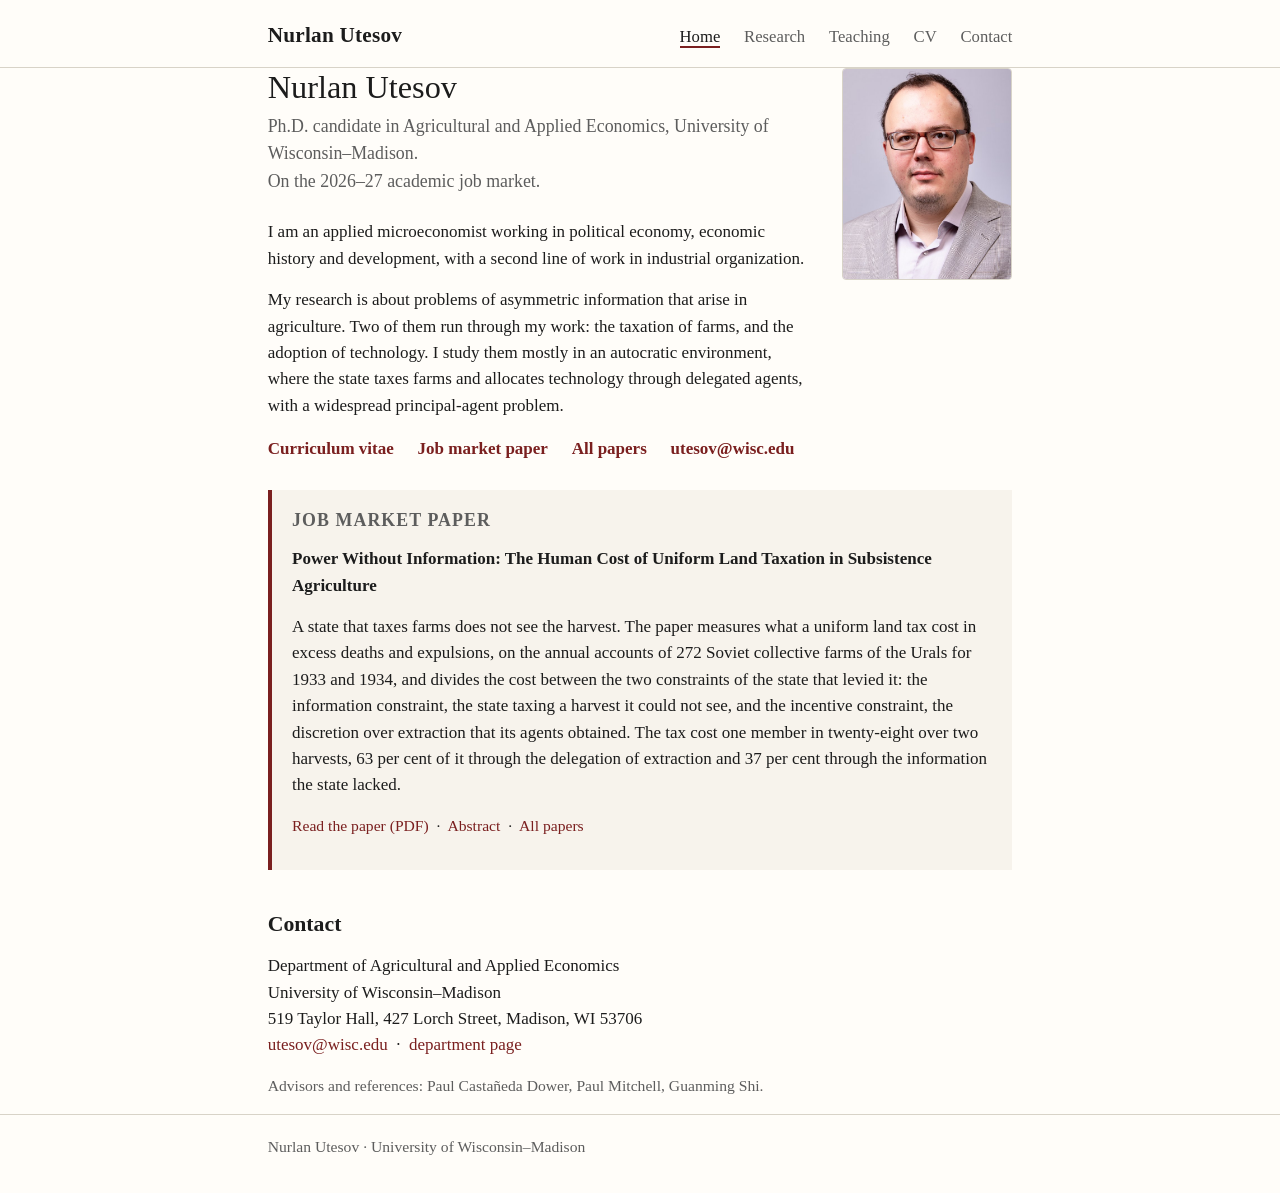
==== index.html @ 465a5e3e "Personal site: home, research, teaching, papers Co-Authored-By: Claude Fable 5.1 <noreply@anthropic." ====
<!DOCTYPE html>
<html lang="en">
<head>
<meta charset="utf-8">
<meta name="viewport" content="width=device-width, initial-scale=1">
<title>Nurlan Utesov</title>
<meta name="description" content="Nurlan Utesov, Ph.D. candidate in Agricultural and Applied Economics at the University of Wisconsin–Madison. Political economy, economic history, development; taxation and technology under autocracy.">
<link rel="stylesheet" href="style.css">
</head>
<body>

<header class="site">
  <div class="wrap">
    <a class="name" href="index.html">Nurlan Utesov</a>
    <nav>
      <a class="current" href="index.html">Home</a>
      <a href="research.html">Research</a>
      <a href="teaching.html">Teaching</a>
      <a href="cv/cv_utesov.pdf">CV</a>
      <a href="#contact">Contact</a>
    </nav>
  </div>
</header>

<main class="wrap">

  <div class="hero">
    <div class="text">
      <h1>Nurlan Utesov</h1>
      <p class="lede">Ph.D. candidate in Agricultural and Applied Economics, University of Wisconsin–Madison.<br>
      On the 2026–27 academic job market.</p>

      <p>I am an applied microeconomist working in political economy, economic history and development, with a second line of work in industrial organization.</p>

      <p>My research is about problems of asymmetric information that arise in agriculture. Two of them run through my work: the taxation of farms, and the adoption of technology. I study them mostly in an autocratic environment, where the state taxes farms and allocates technology through delegated agents, with a widespread principal-agent problem.</p>

      <ul class="links">
        <li><a href="cv/cv_utesov.pdf">Curriculum vitae</a></li>
        <li><a href="papers/Utesov_Power_Without_Information.pdf">Job market paper</a></li>
        <li><a href="research.html">All papers</a></li>
        <li><a href="mailto:utesov@wisc.edu">utesov@wisc.edu</a></li>
      </ul>
    </div>
    <img src="photo.jpg" alt="Nurlan Utesov">
  </div>

  <div class="box">
    <h2>Job market paper</h2>
    <p><strong>Power Without Information: The Human Cost of Uniform Land Taxation in Subsistence Agriculture</strong></p>
    <p>A state that taxes farms does not see the harvest. The paper measures what a uniform land tax cost in excess deaths and expulsions, on the annual accounts of 272 Soviet collective farms of the Urals for 1933 and 1934, and divides the cost between the two constraints of the state that levied it: the information constraint, the state taxing a harvest it could not see, and the incentive constraint, the discretion over extraction that its agents obtained. The tax cost one member in twenty-eight over two harvests, 63 per cent of it through the delegation of extraction and 37 per cent through the information the state lacked.</p>
    <p class="small"><a href="papers/Utesov_Power_Without_Information.pdf">Read the paper (PDF)</a> &nbsp;·&nbsp; <a href="research.html#jmp-abs">Abstract</a> &nbsp;·&nbsp; <a href="research.html">All papers</a></p>
  </div>

  <h2 id="contact">Contact</h2>
  <p>
    Department of Agricultural and Applied Economics<br>
    University of Wisconsin–Madison<br>
    519 Taylor Hall, 427 Lorch Street, Madison, WI 53706<br>
    <a href="mailto:utesov@wisc.edu">utesov@wisc.edu</a> &nbsp;·&nbsp; <a href="https://aae.wisc.edu/grad-students/utesov/">department page</a>
  </p>
  <p class="small muted">Advisors and references: Paul Castañeda Dower, Paul Mitchell, Guanming Shi.</p>

</main>

<footer class="site">
  <div class="wrap">Nurlan Utesov · University of Wisconsin–Madison</div>
</footer>

</body>
</html>
---- style.css ----
/* Nurlan Utesov — personal site. Plain CSS, no dependencies. */
:root {
  --bg: #fffdf9;
  --fg: #1c1c1c;
  --muted: #5d5d5d;
  --rule: #d8d3c8;
  --accent: #7a1f1f;      /* deep red, close to the Wisconsin mark */
  --accent-soft: #f3e9e6;
  --box: #f7f3ec;
  --maxw: 46rem;
}
@media (prefers-color-scheme: dark) {
  :root {
    --bg: #15161a;
    --fg: #e8e6e1;
    --muted: #a9a7a0;
    --rule: #34363c;
    --accent: #e08a8a;
    --accent-soft: #2a1f1f;
    --box: #1d1f24;
  }
}
* { box-sizing: border-box; }
html { font-size: 17px; }
body {
  margin: 0;
  background: var(--bg);
  color: var(--fg);
  font-family: Georgia, "Times New Roman", Times, serif;
  line-height: 1.55;
}
a { color: var(--accent); text-decoration: none; }
a:hover { text-decoration: underline; }
.wrap { max-width: var(--maxw); margin: 0 auto; padding: 0 1.1rem; }

/* header and navigation */
header.site {
  border-bottom: 1px solid var(--rule);
  padding: 1.1rem 0 0.9rem;
}
header.site .wrap { display: flex; align-items: baseline; justify-content: space-between; flex-wrap: wrap; gap: 0.6rem 1.5rem; }
header.site .name { font-size: 1.25rem; font-weight: bold; letter-spacing: 0.01em; color: var(--fg); }
nav a { margin-left: 1.15rem; color: var(--muted); font-size: 0.98rem; }
nav a:first-child { margin-left: 0; }
nav a.current { color: var(--fg); border-bottom: 2px solid var(--accent); }

main { padding: 2rem 0 3rem; }
h1 { font-size: 1.9rem; font-weight: normal; margin: 0 0 0.35rem; line-height: 1.2; }
h2 { font-size: 1.28rem; font-weight: bold; margin: 2.2rem 0 0.7rem; }
h2:first-child { margin-top: 0; }
h3 { font-size: 1.06rem; font-weight: bold; margin: 1.4rem 0 0.3rem; }
p { margin: 0 0 0.9rem; }
.lede { color: var(--muted); font-size: 1.05rem; margin-bottom: 1.4rem; }
.muted { color: var(--muted); }
.small { font-size: 0.92rem; }

/* home layout */
.hero { display: flex; gap: 2rem; align-items: flex-start; }
.hero .text { flex: 1 1 auto; }
.hero img { width: 170px; height: auto; border-radius: 4px; flex: 0 0 auto; border: 1px solid var(--rule); }
@media (max-width: 560px) {
  .hero { flex-direction: column-reverse; }
  .hero img { width: 140px; }
}
.links { list-style: none; padding: 0; margin: 1rem 0 0; display: flex; flex-wrap: wrap; gap: 0.5rem 1.4rem; }
.links li a { font-weight: bold; }

/* boxes and paper entries */
.box {
  background: var(--box);
  border-left: 4px solid var(--accent);
  padding: 1rem 1.2rem;
  margin: 1.6rem 0;
}
.box h2 { margin-top: 0; font-size: 1.05rem; text-transform: uppercase; letter-spacing: 0.06em; color: var(--muted); }
.paper { padding: 1.1rem 0; border-bottom: 1px solid var(--rule); }
.paper:last-of-type { border-bottom: none; }
.paper .title { font-weight: bold; font-size: 1.08rem; margin-bottom: 0.15rem; }
.paper .meta { color: var(--muted); font-size: 0.94rem; margin-bottom: 0.5rem; }
.paper .meta a { margin-right: 1rem; font-weight: bold; }
.paper .meta span { margin-right: 1rem; }
.abstract { display: none; margin-top: 0.4rem; }
.abstract.open, .abstract:target { display: block; }
.abstract p { margin: 0.4rem 0 0.2rem; }

footer.site {
  border-top: 1px solid var(--rule);
  padding: 1.2rem 0 2rem;
  color: var(--muted);
  font-size: 0.92rem;
}
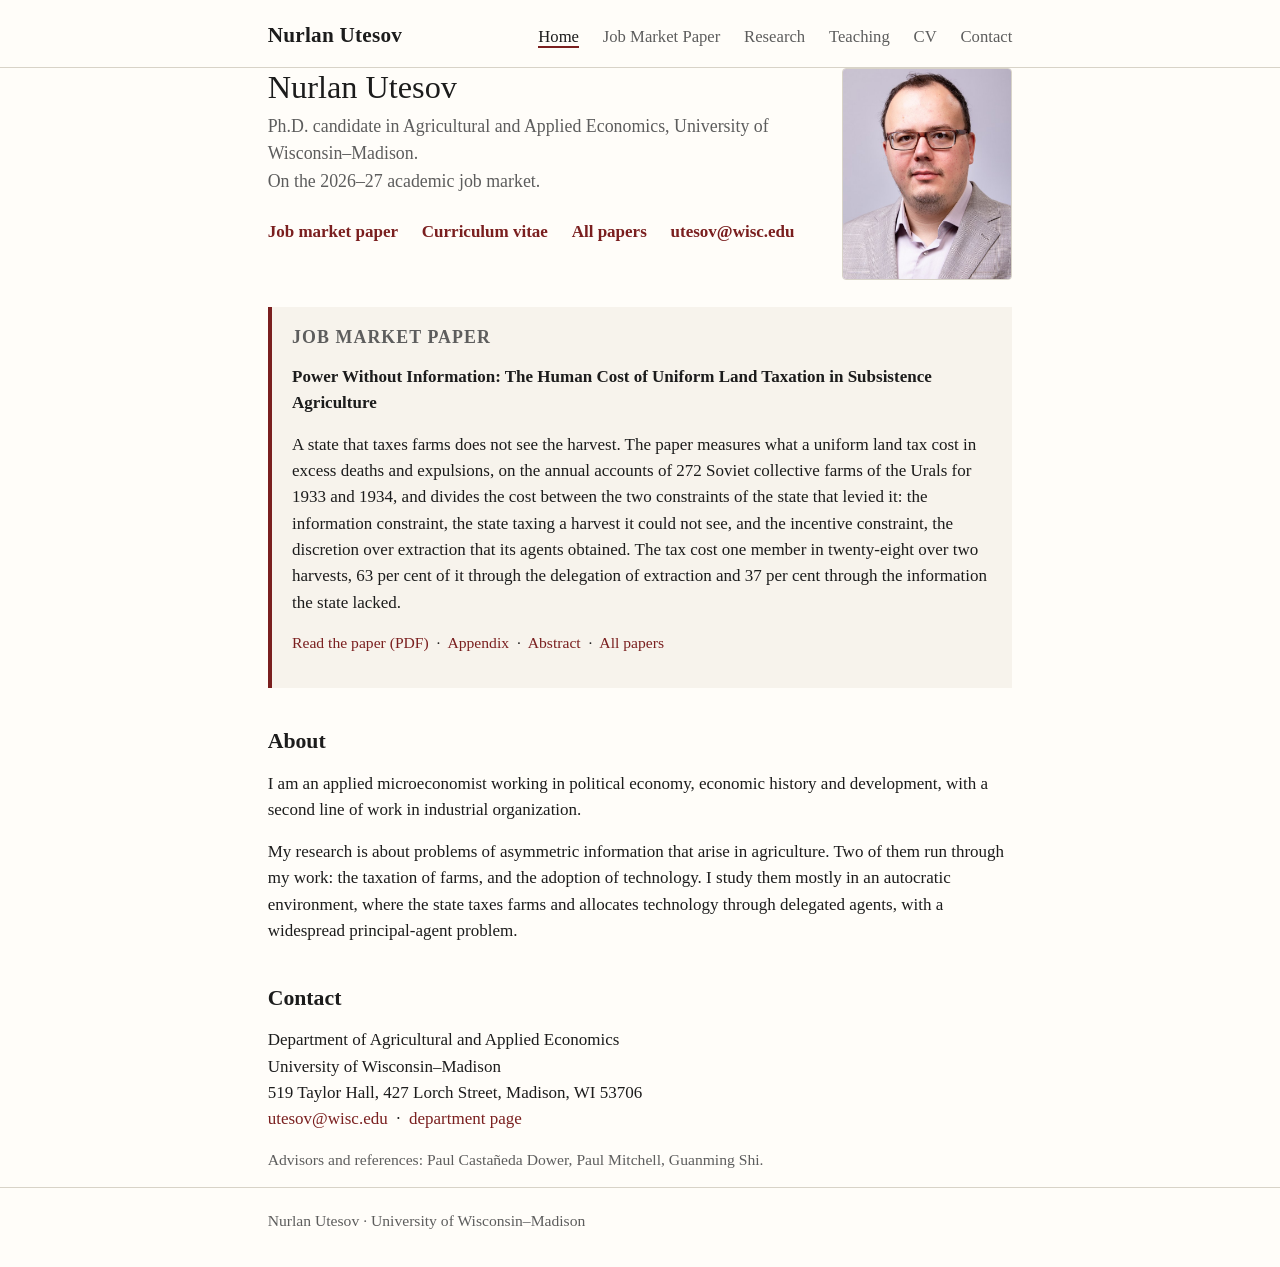
==== commit 142f421e: "Home: job market paper first, JMP in the navigation; CV (replica until the Overleaf compile) Co-Auth" ====
--- a/index.html
+++ b/index.html
@@ -14,6 +14,7 @@
     <a class="name" href="index.html">Nurlan Utesov</a>
     <nav>
       <a class="current" href="index.html">Home</a>
+      <a href="index.html#jmp">Job Market Paper</a>
       <a href="research.html">Research</a>
       <a href="teaching.html">Teaching</a>
       <a href="cv/cv_utesov.pdf">CV</a>
@@ -30,13 +31,9 @@
       <p class="lede">Ph.D. candidate in Agricultural and Applied Economics, University of Wisconsin–Madison.<br>
       On the 2026–27 academic job market.</p>
 
-      <p>I am an applied microeconomist working in political economy, economic history and development, with a second line of work in industrial organization.</p>
-
-      <p>My research is about problems of asymmetric information that arise in agriculture. Two of them run through my work: the taxation of farms, and the adoption of technology. I study them mostly in an autocratic environment, where the state taxes farms and allocates technology through delegated agents, with a widespread principal-agent problem.</p>
-
       <ul class="links">
+        <li><a href="papers/Utesov_Power_Without_Information.pdf">Job market paper</a></li>
         <li><a href="cv/cv_utesov.pdf">Curriculum vitae</a></li>
-        <li><a href="papers/Utesov_Power_Without_Information.pdf">Job market paper</a></li>
         <li><a href="research.html">All papers</a></li>
         <li><a href="mailto:utesov@wisc.edu">utesov@wisc.edu</a></li>
       </ul>
@@ -44,12 +41,17 @@
     <img src="photo.jpg" alt="Nurlan Utesov">
   </div>
 
-  <div class="box">
+  <div class="box" id="jmp">
     <h2>Job market paper</h2>
     <p><strong>Power Without Information: The Human Cost of Uniform Land Taxation in Subsistence Agriculture</strong></p>
     <p>A state that taxes farms does not see the harvest. The paper measures what a uniform land tax cost in excess deaths and expulsions, on the annual accounts of 272 Soviet collective farms of the Urals for 1933 and 1934, and divides the cost between the two constraints of the state that levied it: the information constraint, the state taxing a harvest it could not see, and the incentive constraint, the discretion over extraction that its agents obtained. The tax cost one member in twenty-eight over two harvests, 63 per cent of it through the delegation of extraction and 37 per cent through the information the state lacked.</p>
-    <p class="small"><a href="papers/Utesov_Power_Without_Information.pdf">Read the paper (PDF)</a> &nbsp;·&nbsp; <a href="research.html#jmp-abs">Abstract</a> &nbsp;·&nbsp; <a href="research.html">All papers</a></p>
+    <p class="small"><a href="papers/Utesov_Power_Without_Information.pdf">Read the paper (PDF)</a> &nbsp;·&nbsp; <a href="papers/Utesov_Power_Without_Information.pdf#page=56">Appendix</a> &nbsp;·&nbsp; <a href="research.html#jmp-abs">Abstract</a> &nbsp;·&nbsp; <a href="research.html">All papers</a></p>
   </div>
+
+  <h2>About</h2>
+  <p>I am an applied microeconomist working in political economy, economic history and development, with a second line of work in industrial organization.</p>
+
+  <p>My research is about problems of asymmetric information that arise in agriculture. Two of them run through my work: the taxation of farms, and the adoption of technology. I study them mostly in an autocratic environment, where the state taxes farms and allocates technology through delegated agents, with a widespread principal-agent problem.</p>
 
   <h2 id="contact">Contact</h2>
   <p>
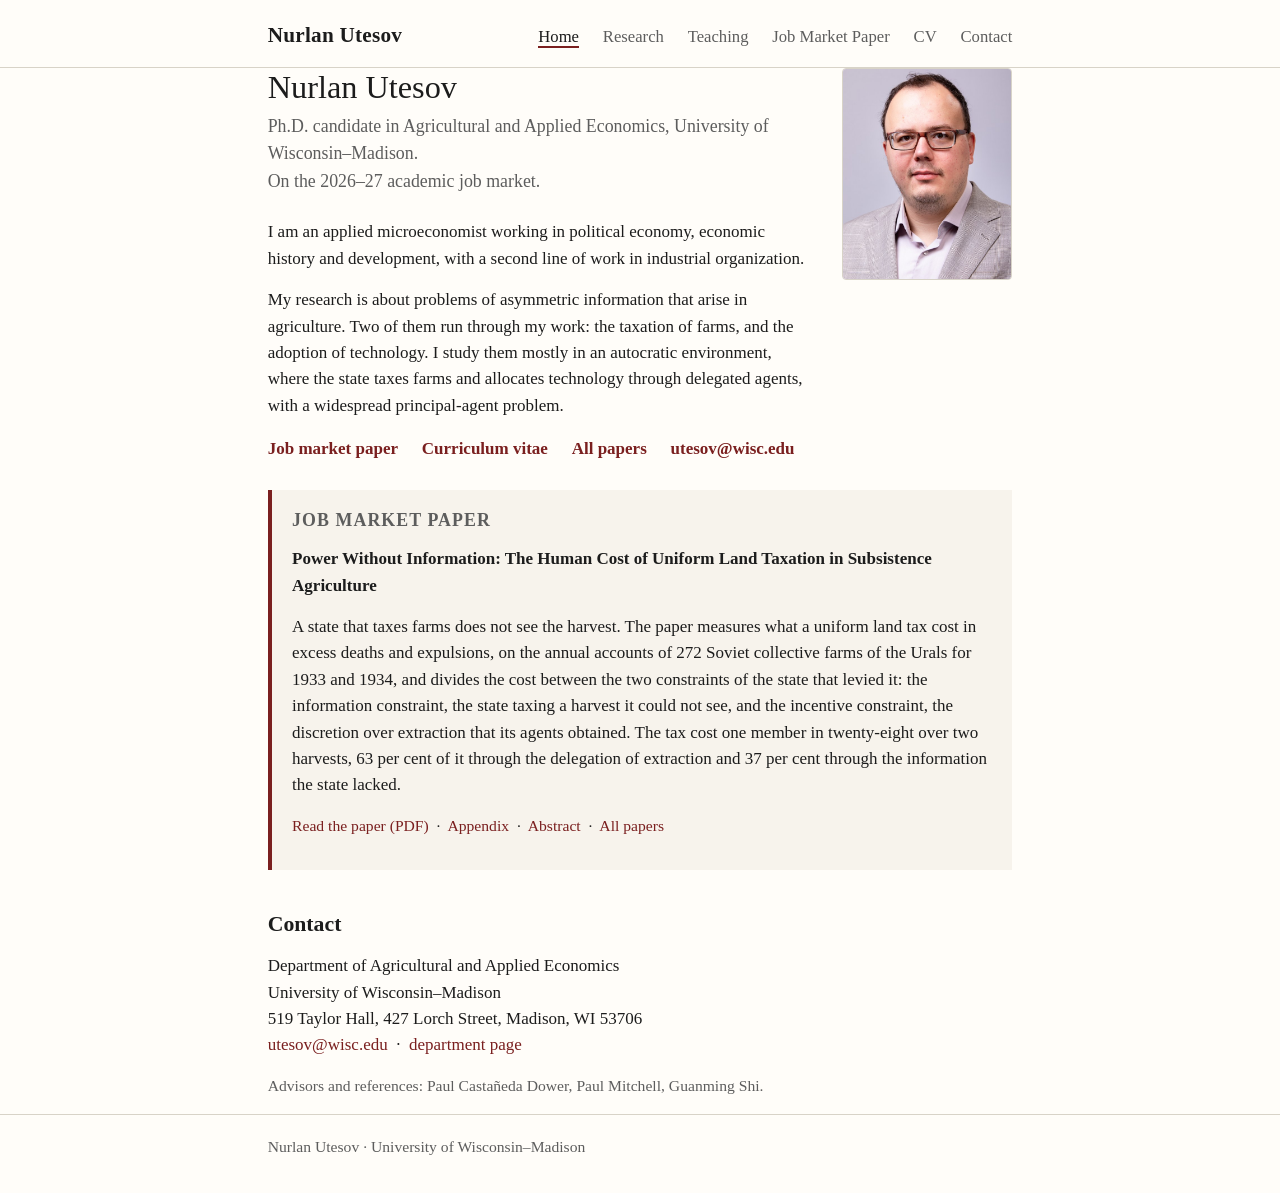
==== commit 3f8ec455: "Home page back to bio first; Job Market Paper in the navigation before CV Co-Authored-By: Claude Fab" ====
--- a/index.html
+++ b/index.html
@@ -14,9 +14,9 @@
     <a class="name" href="index.html">Nurlan Utesov</a>
     <nav>
       <a class="current" href="index.html">Home</a>
-      <a href="index.html#jmp">Job Market Paper</a>
       <a href="research.html">Research</a>
       <a href="teaching.html">Teaching</a>
+      <a href="papers/Utesov_Power_Without_Information.pdf">Job Market Paper</a>
       <a href="cv/cv_utesov.pdf">CV</a>
       <a href="#contact">Contact</a>
     </nav>
@@ -30,6 +30,10 @@
       <h1>Nurlan Utesov</h1>
       <p class="lede">Ph.D. candidate in Agricultural and Applied Economics, University of Wisconsin–Madison.<br>
       On the 2026–27 academic job market.</p>
+
+      <p>I am an applied microeconomist working in political economy, economic history and development, with a second line of work in industrial organization.</p>
+
+      <p>My research is about problems of asymmetric information that arise in agriculture. Two of them run through my work: the taxation of farms, and the adoption of technology. I study them mostly in an autocratic environment, where the state taxes farms and allocates technology through delegated agents, with a widespread principal-agent problem.</p>
 
       <ul class="links">
         <li><a href="papers/Utesov_Power_Without_Information.pdf">Job market paper</a></li>
@@ -48,11 +52,6 @@
     <p class="small"><a href="papers/Utesov_Power_Without_Information.pdf">Read the paper (PDF)</a> &nbsp;·&nbsp; <a href="papers/Utesov_Power_Without_Information.pdf#page=56">Appendix</a> &nbsp;·&nbsp; <a href="research.html#jmp-abs">Abstract</a> &nbsp;·&nbsp; <a href="research.html">All papers</a></p>
   </div>
 
-  <h2>About</h2>
-  <p>I am an applied microeconomist working in political economy, economic history and development, with a second line of work in industrial organization.</p>
-
-  <p>My research is about problems of asymmetric information that arise in agriculture. Two of them run through my work: the taxation of farms, and the adoption of technology. I study them mostly in an autocratic environment, where the state taxes farms and allocates technology through delegated agents, with a widespread principal-agent problem.</p>
-
   <h2 id="contact">Contact</h2>
   <p>
     Department of Agricultural and Applied Economics<br>
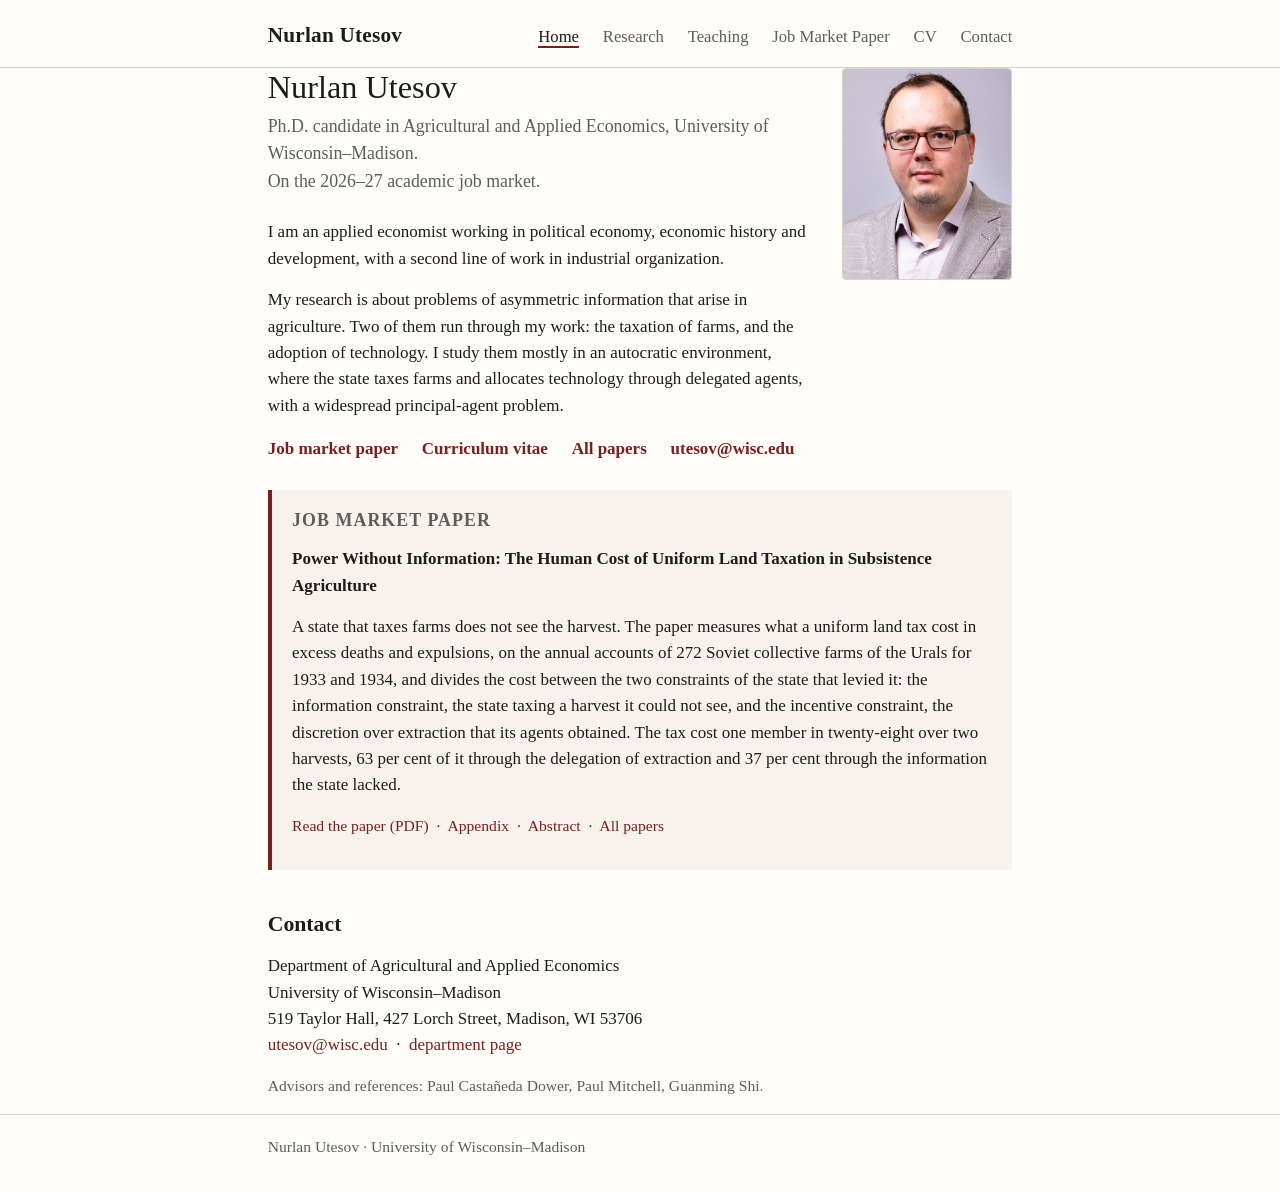
==== commit 5e803cf9: "Wording: applied economist Co-Authored-By: Claude Fable 5.1 <noreply@anthropic.com>" ====
--- a/index.html
+++ b/index.html
@@ -31,7 +31,7 @@
       <p class="lede">Ph.D. candidate in Agricultural and Applied Economics, University of Wisconsin–Madison.<br>
       On the 2026–27 academic job market.</p>
 
-      <p>I am an applied microeconomist working in political economy, economic history and development, with a second line of work in industrial organization.</p>
+      <p>I am an applied economist working in political economy, economic history and development, with a second line of work in industrial organization.</p>
 
       <p>My research is about problems of asymmetric information that arise in agriculture. Two of them run through my work: the taxation of farms, and the adoption of technology. I study them mostly in an autocratic environment, where the state taxes farms and allocates technology through delegated agents, with a widespread principal-agent problem.</p>
 
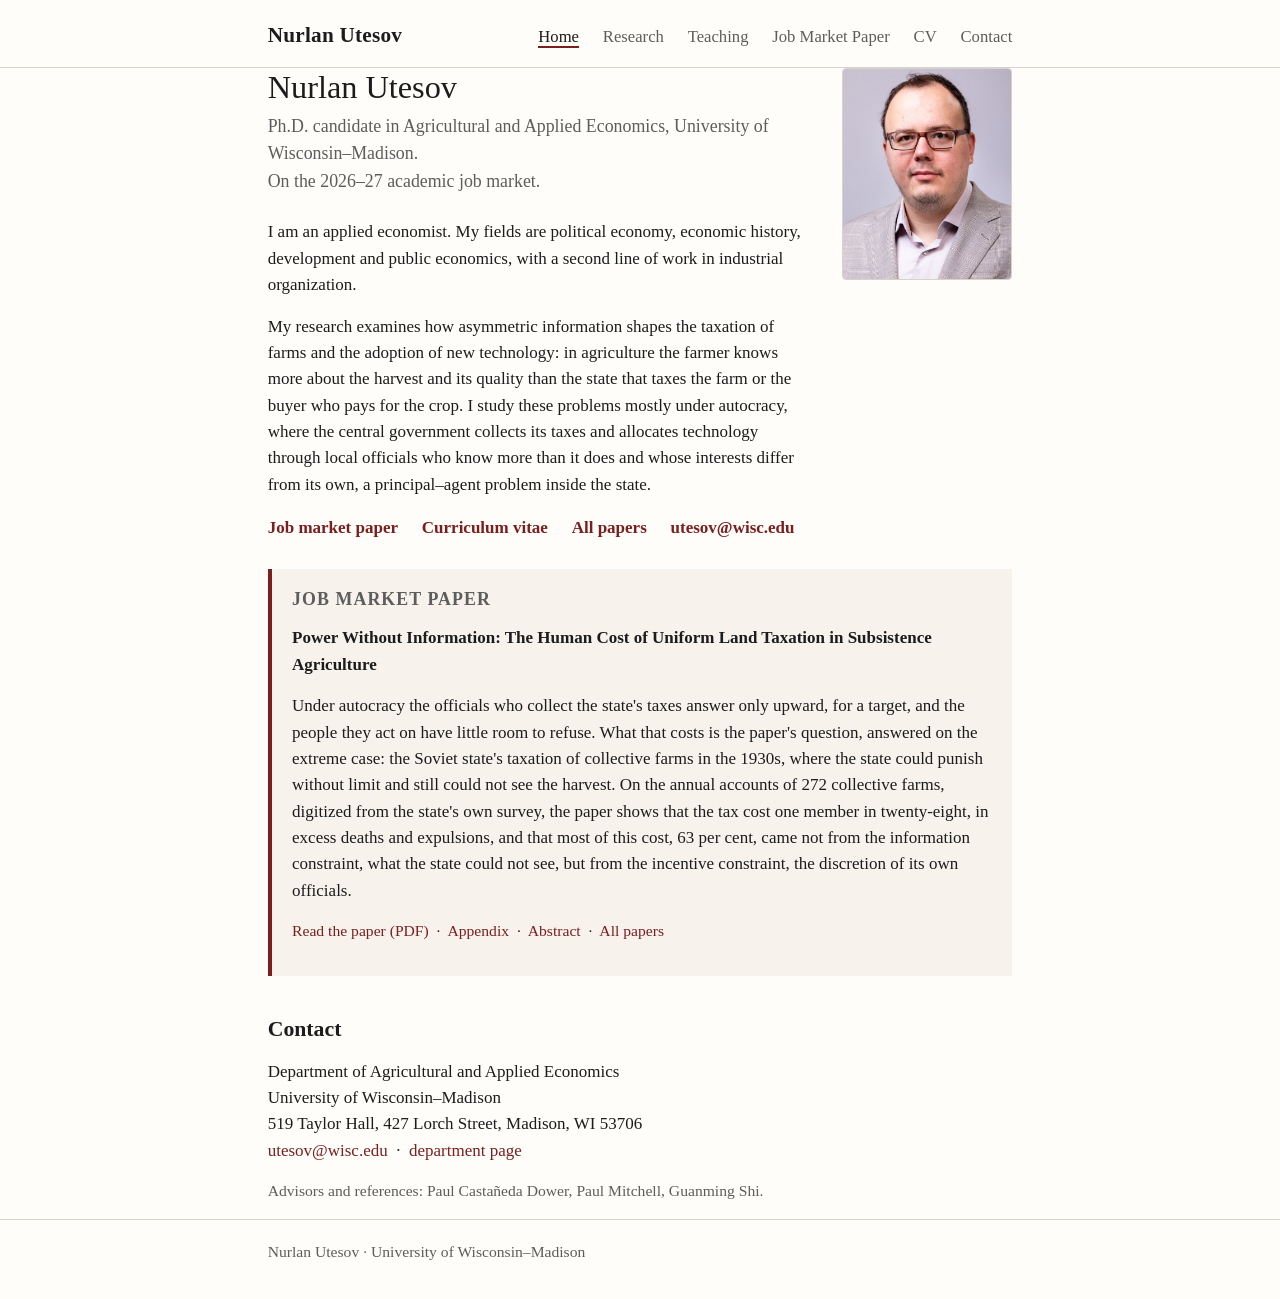
==== commit c3dacd27: "Home page and ongoing research aligned with the research statement of 27 Sep 2026 Co-Authored-By: Cl" ====
--- a/index.html
+++ b/index.html
@@ -31,9 +31,9 @@
       <p class="lede">Ph.D. candidate in Agricultural and Applied Economics, University of Wisconsin–Madison.<br>
       On the 2026–27 academic job market.</p>
 
-      <p>I am an applied economist working in political economy, economic history and development, with a second line of work in industrial organization.</p>
+      <p>I am an applied economist. My fields are political economy, economic history, development and public economics, with a second line of work in industrial organization.</p>
 
-      <p>My research is about problems of asymmetric information that arise in agriculture. Two of them run through my work: the taxation of farms, and the adoption of technology. I study them mostly in an autocratic environment, where the state taxes farms and allocates technology through delegated agents, with a widespread principal-agent problem.</p>
+      <p>My research examines how asymmetric information shapes the taxation of farms and the adoption of new technology: in agriculture the farmer knows more about the harvest and its quality than the state that taxes the farm or the buyer who pays for the crop. I study these problems mostly under autocracy, where the central government collects its taxes and allocates technology through local officials who know more than it does and whose interests differ from its own, a principal–agent problem inside the state.</p>
 
       <ul class="links">
         <li><a href="papers/Utesov_Power_Without_Information.pdf">Job market paper</a></li>
@@ -48,7 +48,7 @@
   <div class="box" id="jmp">
     <h2>Job market paper</h2>
     <p><strong>Power Without Information: The Human Cost of Uniform Land Taxation in Subsistence Agriculture</strong></p>
-    <p>A state that taxes farms does not see the harvest. The paper measures what a uniform land tax cost in excess deaths and expulsions, on the annual accounts of 272 Soviet collective farms of the Urals for 1933 and 1934, and divides the cost between the two constraints of the state that levied it: the information constraint, the state taxing a harvest it could not see, and the incentive constraint, the discretion over extraction that its agents obtained. The tax cost one member in twenty-eight over two harvests, 63 per cent of it through the delegation of extraction and 37 per cent through the information the state lacked.</p>
+    <p>Under autocracy the officials who collect the state's taxes answer only upward, for a target, and the people they act on have little room to refuse. What that costs is the paper's question, answered on the extreme case: the Soviet state's taxation of collective farms in the 1930s, where the state could punish without limit and still could not see the harvest. On the annual accounts of 272 collective farms, digitized from the state's own survey, the paper shows that the tax cost one member in twenty-eight, in excess deaths and expulsions, and that most of this cost, 63 per cent, came not from the information constraint, what the state could not see, but from the incentive constraint, the discretion of its own officials.</p>
     <p class="small"><a href="papers/Utesov_Power_Without_Information.pdf">Read the paper (PDF)</a> &nbsp;·&nbsp; <a href="papers/Utesov_Power_Without_Information.pdf#page=56">Appendix</a> &nbsp;·&nbsp; <a href="research.html#jmp-abs">Abstract</a> &nbsp;·&nbsp; <a href="research.html">All papers</a></p>
   </div>
 
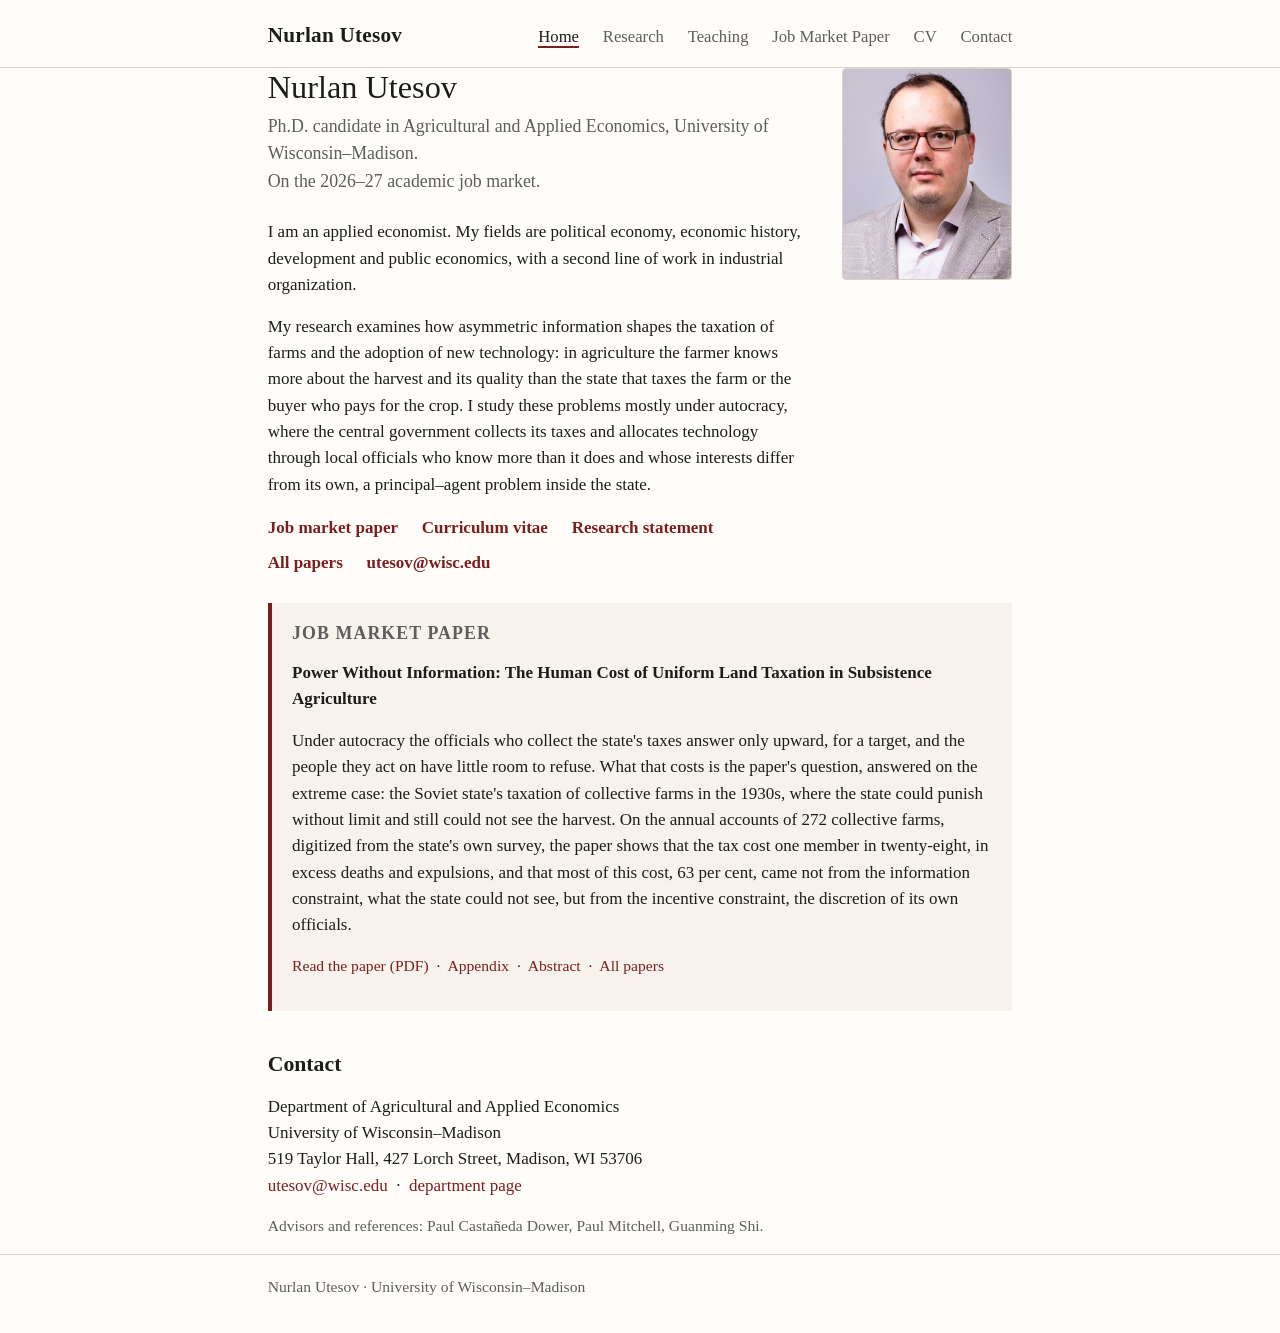
==== commit f6255332: "Research statement posted (interim rendering) and linked from the home and research pages Co-Authore" ====
--- a/index.html
+++ b/index.html
@@ -38,6 +38,7 @@
       <ul class="links">
         <li><a href="papers/Utesov_Power_Without_Information.pdf">Job market paper</a></li>
         <li><a href="cv/cv_utesov.pdf">Curriculum vitae</a></li>
+        <li><a href="statements/research_statement.pdf">Research statement</a></li>
         <li><a href="research.html">All papers</a></li>
         <li><a href="mailto:utesov@wisc.edu">utesov@wisc.edu</a></li>
       </ul>
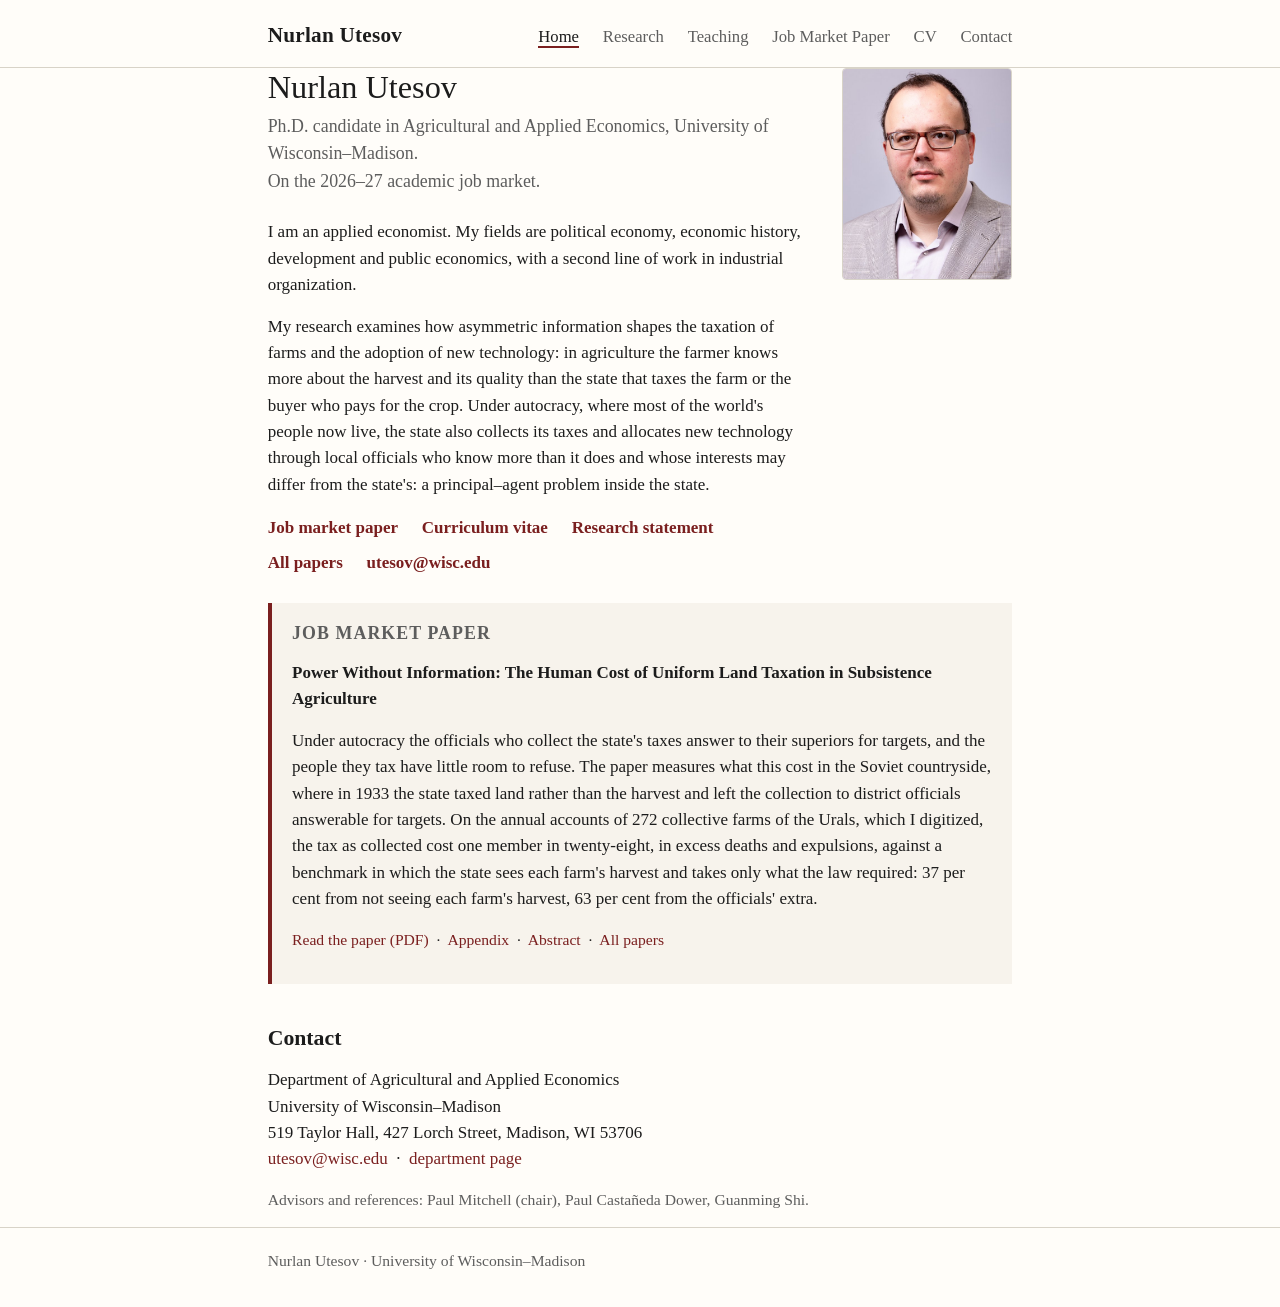
==== commit 4cef0fcd: "2026-10-12 Finished job market paper, separate appendix, famine paper, CV and statement - Job market" ====
--- a/index.html
+++ b/index.html
@@ -33,7 +33,7 @@
 
       <p>I am an applied economist. My fields are political economy, economic history, development and public economics, with a second line of work in industrial organization.</p>
 
-      <p>My research examines how asymmetric information shapes the taxation of farms and the adoption of new technology: in agriculture the farmer knows more about the harvest and its quality than the state that taxes the farm or the buyer who pays for the crop. I study these problems mostly under autocracy, where the central government collects its taxes and allocates technology through local officials who know more than it does and whose interests differ from its own, a principal–agent problem inside the state.</p>
+      <p>My research examines how asymmetric information shapes the taxation of farms and the adoption of new technology: in agriculture the farmer knows more about the harvest and its quality than the state that taxes the farm or the buyer who pays for the crop. Under autocracy, where most of the world's people now live, the state also collects its taxes and allocates new technology through local officials who know more than it does and whose interests may differ from the state's: a principal–agent problem inside the state.</p>
 
       <ul class="links">
         <li><a href="papers/Utesov_Power_Without_Information.pdf">Job market paper</a></li>
@@ -49,8 +49,8 @@
   <div class="box" id="jmp">
     <h2>Job market paper</h2>
     <p><strong>Power Without Information: The Human Cost of Uniform Land Taxation in Subsistence Agriculture</strong></p>
-    <p>Under autocracy the officials who collect the state's taxes answer only upward, for a target, and the people they act on have little room to refuse. What that costs is the paper's question, answered on the extreme case: the Soviet state's taxation of collective farms in the 1930s, where the state could punish without limit and still could not see the harvest. On the annual accounts of 272 collective farms, digitized from the state's own survey, the paper shows that the tax cost one member in twenty-eight, in excess deaths and expulsions, and that most of this cost, 63 per cent, came not from the information constraint, what the state could not see, but from the incentive constraint, the discretion of its own officials.</p>
-    <p class="small"><a href="papers/Utesov_Power_Without_Information.pdf">Read the paper (PDF)</a> &nbsp;·&nbsp; <a href="papers/Utesov_Power_Without_Information.pdf#page=56">Appendix</a> &nbsp;·&nbsp; <a href="research.html#jmp-abs">Abstract</a> &nbsp;·&nbsp; <a href="research.html">All papers</a></p>
+    <p>Under autocracy the officials who collect the state's taxes answer to their superiors for targets, and the people they tax have little room to refuse. The paper measures what this cost in the Soviet countryside, where in 1933 the state taxed land rather than the harvest and left the collection to district officials answerable for targets. On the annual accounts of 272 collective farms of the Urals, which I digitized, the tax as collected cost one member in twenty-eight, in excess deaths and expulsions, against a benchmark in which the state sees each farm's harvest and takes only what the law required: 37 per cent from not seeing each farm's harvest, 63 per cent from the officials' extra.</p>
+    <p class="small"><a href="papers/Utesov_Power_Without_Information.pdf">Read the paper (PDF)</a> &nbsp;·&nbsp; <a href="papers/Utesov_Power_Without_Information_Appendix.pdf">Appendix</a> &nbsp;·&nbsp; <a href="research.html#jmp-abs">Abstract</a> &nbsp;·&nbsp; <a href="research.html">All papers</a></p>
   </div>
 
   <h2 id="contact">Contact</h2>
@@ -60,7 +60,7 @@
     519 Taylor Hall, 427 Lorch Street, Madison, WI 53706<br>
     <a href="mailto:utesov@wisc.edu">utesov@wisc.edu</a> &nbsp;·&nbsp; <a href="https://aae.wisc.edu/grad-students/utesov/">department page</a>
   </p>
-  <p class="small muted">Advisors and references: Paul Castañeda Dower, Paul Mitchell, Guanming Shi.</p>
+  <p class="small muted">Advisors and references: Paul Mitchell (chair), Paul Castañeda Dower, Guanming Shi.</p>
 
 </main>
 
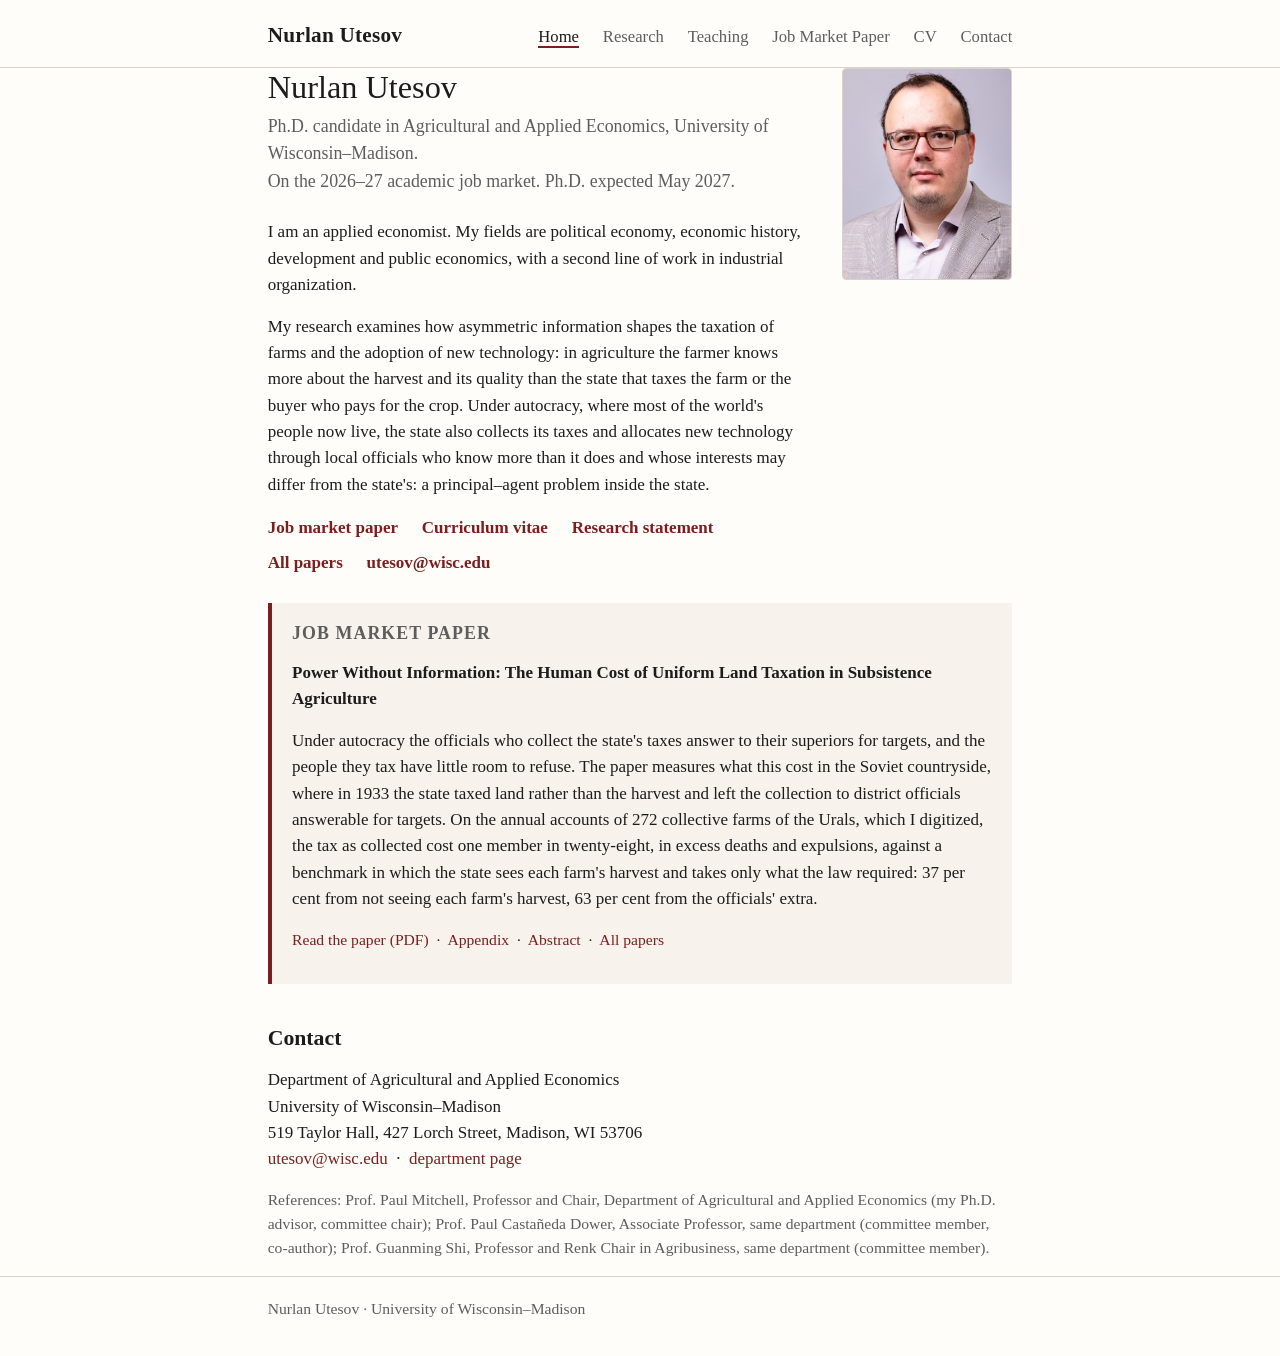
==== commit 477197ec: "2026-11-23 Complete job market paper with working links, tractor paper, CV of 22 Nov, page correctio" ====
--- a/index.html
+++ b/index.html
@@ -4,7 +4,7 @@
 <meta charset="utf-8">
 <meta name="viewport" content="width=device-width, initial-scale=1">
 <title>Nurlan Utesov</title>
-<meta name="description" content="Nurlan Utesov, Ph.D. candidate in Agricultural and Applied Economics at the University of Wisconsin–Madison. Political economy, economic history, development; taxation and technology under autocracy.">
+<meta name="description" content="Nurlan Utesov, Ph.D. candidate in Agricultural and Applied Economics at the University of Wisconsin–Madison. Political economy, economic history, development and public economics; taxation and technology under autocracy.">
 <link rel="stylesheet" href="style.css">
 </head>
 <body>
@@ -29,7 +29,7 @@
     <div class="text">
       <h1>Nurlan Utesov</h1>
       <p class="lede">Ph.D. candidate in Agricultural and Applied Economics, University of Wisconsin–Madison.<br>
-      On the 2026–27 academic job market.</p>
+      On the 2026–27 academic job market. Ph.D. expected May 2027.</p>
 
       <p>I am an applied economist. My fields are political economy, economic history, development and public economics, with a second line of work in industrial organization.</p>
 
@@ -60,7 +60,7 @@
     519 Taylor Hall, 427 Lorch Street, Madison, WI 53706<br>
     <a href="mailto:utesov@wisc.edu">utesov@wisc.edu</a> &nbsp;·&nbsp; <a href="https://aae.wisc.edu/grad-students/utesov/">department page</a>
   </p>
-  <p class="small muted">Advisors and references: Paul Mitchell (chair), Paul Castañeda Dower, Guanming Shi.</p>
+  <p class="small muted">References: Prof. Paul Mitchell, Professor and Chair, Department of Agricultural and Applied Economics (my Ph.D. advisor, committee chair); Prof. Paul Castañeda Dower, Associate Professor, same department (committee member, co-author); Prof. Guanming Shi, Professor and Renk Chair in Agribusiness, same department (committee member).</p>
 
 </main>
 
